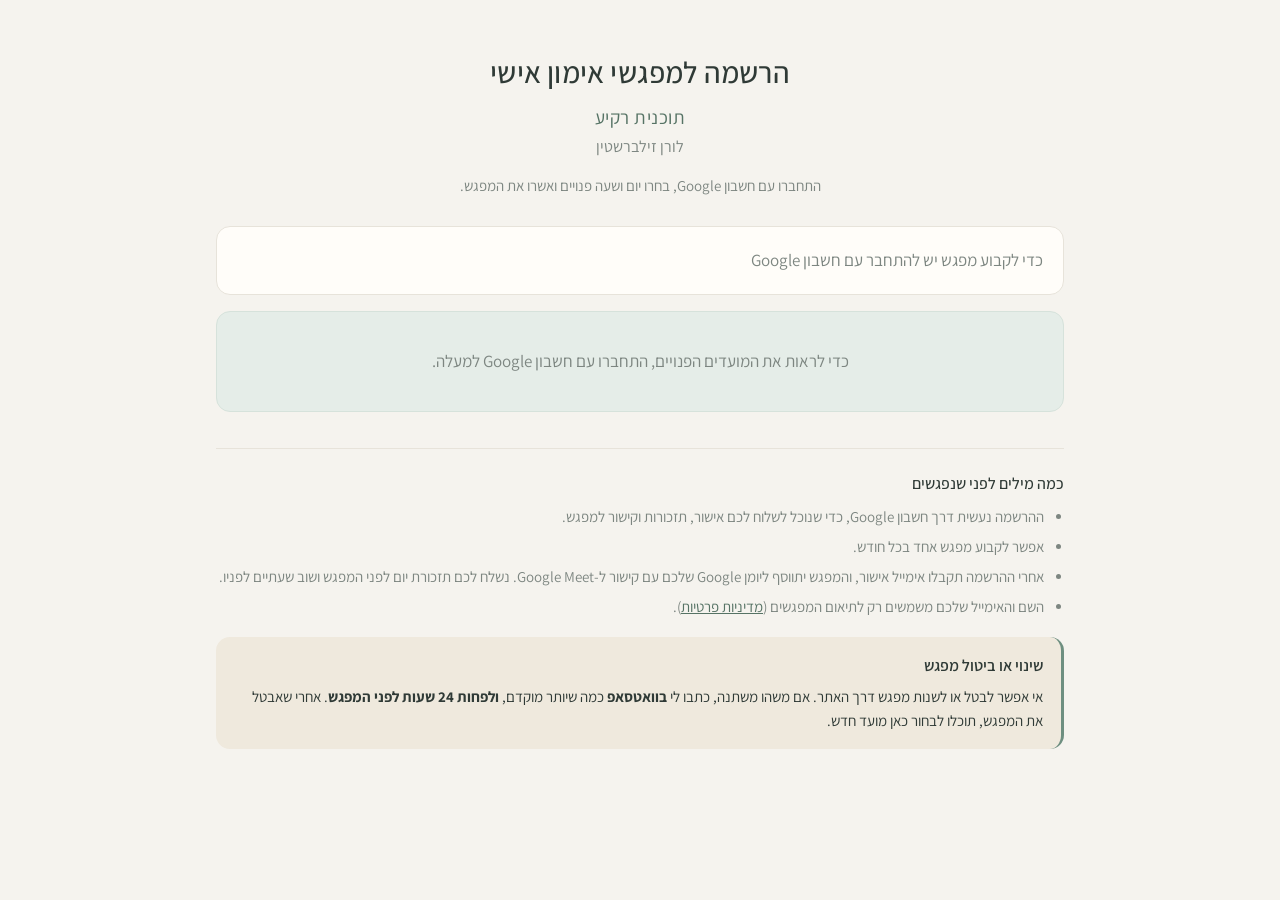
==== index.html @ 1c0f48df "Calendar shows time chips per day; owner can view and cancel meetings from the site; fix month arrow" ====
<!doctype html>
<html lang="he" dir="rtl">
<head>
  <meta charset="utf-8">
  <meta name="viewport" content="width=device-width, initial-scale=1">
  <title>תוכנית רקיע – הרשמה למפגשים</title>
  <link rel="preconnect" href="https://fonts.googleapis.com">
  <link rel="preconnect" href="https://fonts.gstatic.com" crossorigin>
  <link href="https://fonts.googleapis.com/css2?family=Assistant:wght@300;400;500;600&display=swap" rel="stylesheet">
  <link rel="stylesheet" href="style.css">
  <script src="config.js"></script>
  <script src="https://accounts.google.com/gsi/client" async defer></script>
</head>
<body>
  <main class="page">
    <header class="top">
      <h1>הרשמה למפגשי אימון אישי</h1>
      <p class="program">תוכנית רקיע</p>
      <p class="name">לורן זילברשטין</p>
      <p class="sub">התחברו עם חשבון Google, בחרו יום ושעה פנויים ואשרו את המפגש.</p>
    </header>

    <section class="account card" id="account">
      <div id="signedOut">
        <span class="account-text">כדי לקבוע מפגש יש להתחבר עם חשבון Google</span>
        <div id="gsiButton"></div>
      </div>
      <div id="signedIn" hidden>
        <img id="userPic" alt="" referrerpolicy="no-referrer">
        <div class="who">
          <div id="userName"></div>
          <div id="userEmail" class="muted"></div>
        </div>
        <button class="link" id="signOut" type="button">התנתקות</button>
      </div>
    </section>

    <section class="card owner" id="ownerPanel" hidden></section>

    <section class="card notice" id="myBookings" hidden></section>

    <section class="card gate" id="gate">
      <p class="center">כדי לראות את המועדים הפנויים, התחברו עם חשבון Google למעלה.</p>
    </section>

    <section class="card cal" id="calCard" hidden>
      <p class="owner-hint" id="ownerHint" hidden>מצב ניהול · לחצו על יום כדי לפתוח או לסגור בו מועדים</p>
      <div class="cal-head">
        <!-- בעברית: החודש הקודם בצד ימין (חץ ימינה), החודש הבא בצד שמאל (חץ שמאלה) -->
        <button class="nav" id="prevMonth" type="button" aria-label="החודש הקודם">
          <svg viewBox="0 0 24 24" width="20" height="20" aria-hidden="true"><path d="M9 5l7 7-7 7" fill="none" stroke="currentColor" stroke-width="2" stroke-linecap="round" stroke-linejoin="round"/></svg>
        </button>
        <h2 id="monthTitle"></h2>
        <button class="nav" id="nextMonth" type="button" aria-label="החודש הבא">
          <svg viewBox="0 0 24 24" width="20" height="20" aria-hidden="true"><path d="M15 5l-7 7 7 7" fill="none" stroke="currentColor" stroke-width="2" stroke-linecap="round" stroke-linejoin="round"/></svg>
        </button>
      </div>
      <div class="weekdays" aria-hidden="true">
        <span>א׳</span><span>ב׳</span><span>ג׳</span><span>ד׳</span><span>ה׳</span><span>ו׳</span><span>ש׳</span>
      </div>
      <div class="grid" id="grid" role="grid"></div>
      <div class="legend">
        <span><i class="cchip free">18:00</i> מועד פנוי</span>
        <span id="legendBooked" hidden><i class="cchip booked">18:00</i> נקבע מפגש</span>
      </div>
    </section>

    <section class="card slots" id="slots" hidden>
      <p class="muted center">בחרו יום מסומן בלוח כדי לראות את השעות הפנויות.</p>
    </section>

    <section class="terms">
      <h3>כמה מילים לפני שנפגשים</h3>
      <ul>
        <li>ההרשמה נעשית דרך חשבון Google, כדי שנוכל לשלוח לכם אישור, תזכורות וקישור למפגש.</li>
        <li>אפשר לקבוע מפגש אחד בכל חודש.</li>
        <li>אחרי ההרשמה תקבלו אימייל אישור, והמפגש יתווסף ליומן Google שלכם עם קישור ל-Google Meet. נשלח לכם תזכורת יום לפני המפגש ושוב שעתיים לפניו.</li>
        <li>השם והאימייל שלכם משמשים רק לתיאום המפגשים (<a href="privacy.html">מדיניות פרטיות</a>).</li>
      </ul>
      <div class="change-note">
        <h4>שינוי או ביטול מפגש</h4>
        <p>אי אפשר לבטל או לשנות מפגש דרך האתר. אם משהו משתנה, כתבו לי <strong>בוואטסאפ</strong> כמה שיותר מוקדם, <strong>ולפחות 24 שעות לפני המפגש</strong>. אחרי שאבטל את המפגש, תוכלו לבחור כאן מועד חדש.</p>
      </div>
    </section>
  </main>

  <div class="modal" id="modal" hidden>
    <div class="modal-box" role="dialog" aria-modal="true" aria-labelledby="modalTitle">
      <h3 id="modalTitle"></h3>
      <div id="modalBody"></div>
      <div class="modal-actions" id="modalActions"></div>
    </div>
  </div>

  <div class="toast" id="toast" hidden></div>

  <script src="app.js"></script>
</body>
</html>
---- style.css ----
:root {
  --bg: #f5f3ee;
  --surface: #fffdf9;
  --text: #2f3a36;
  --muted: #7d8681;
  --line: #e7e3da;
  --accent: #6e8f80;
  --accent-dark: #567365;
  --accent-soft: #e5ede8;
  --sand: #efe9dd;
  --danger: #a56a5f;
  --radius: 14px;
}

* { box-sizing: border-box; }

html, body { margin: 0; }

body {
  background: var(--bg);
  color: var(--text);
  font-family: "Assistant", system-ui, sans-serif;
  font-size: 17px;
  line-height: 1.6;
  -webkit-font-smoothing: antialiased;
}

.page {
  max-width: 880px;
  margin: 0 auto;
  padding: 48px 16px 64px;
}

.top { text-align: center; margin-bottom: 28px; }
.top h1 {
  font-weight: 500;
  font-size: 30px;
  letter-spacing: 0.2px;
  margin: 0 0 6px;
}
.program { margin: 0; font-size: 19px; color: var(--accent-dark); letter-spacing: .5px; }
.name { margin: 2px 0 14px; color: var(--muted); font-size: 16px; }
.sub { color: var(--muted); margin: 0; font-size: 15px; }

/* owner panel */
.owner h3 { margin: 0 0 4px; font-weight: 600; font-size: 17px; }
.owner .meta { margin: 0 0 12px; font-size: 13px; color: var(--muted); }
.owner ul { list-style: none; margin: 0; padding: 0; }
.owner li { padding: 10px 0; border-top: 1px solid var(--line); font-size: 15px; line-height: 1.5; }
.owner li:first-child { border-top: none; }
.owner .local { color: var(--accent-dark); }
.owner a { color: var(--accent-dark); }
.time .local { display: block; font-size: 12px; color: var(--accent-dark); }
.time:disabled .local { color: inherit; }

.card {
  background: var(--surface);
  border: 1px solid var(--line);
  border-radius: var(--radius);
  padding: 20px;
  margin-bottom: 16px;
}

.muted { color: var(--muted); }
.card[hidden] { display: none; }
.gate { padding: 36px 20px; color: var(--muted); background: var(--accent-soft); border-color: #d6e2db; }
.center { text-align: center; margin: 0; }

/* account */
.account #signedOut {
  display: flex; flex-wrap: wrap; align-items: center; justify-content: space-between; gap: 12px;
}
.account-text { color: var(--muted); }
.account #signedIn { display: flex; align-items: center; gap: 12px; }
.account #signedIn[hidden], .account #signedOut[hidden] { display: none; }
#userPic { width: 40px; height: 40px; border-radius: 50%; background: var(--sand); }
.who { flex: 1; min-width: 0; line-height: 1.3; }
#userEmail { font-size: 14px; overflow: hidden; text-overflow: ellipsis; }

button { font: inherit; color: inherit; cursor: pointer; }
.link {
  background: none; border: none; color: var(--muted); padding: 4px 6px; text-decoration: underline;
  text-underline-offset: 3px;
}
.link:hover { color: var(--text); }

.notice { background: var(--accent-soft); border-color: #d3e0d8; }
.notice h3 { margin: 0 0 6px; font-weight: 600; font-size: 17px; }
.notice ul { margin: 0; padding: 0 18px 0 0; }

/* calendar */
.cal-head {
  display: flex; align-items: center; justify-content: space-between; margin-bottom: 14px;
}
.cal-head h2 { margin: 0; font-weight: 500; font-size: 21px; }
.nav {
  width: 38px; height: 38px; border-radius: 50%;
  border: 1px solid var(--line); background: transparent; font-size: 22px; line-height: 1;
  display: grid; place-items: center; transition: background .15s;
}
.nav:hover:not(:disabled) { background: var(--sand); }
.nav:disabled { opacity: .3; cursor: default; }

.weekdays, .grid {
  display: grid; grid-template-columns: repeat(7, 1fr); gap: 6px;
}
.weekdays span {
  text-align: center; font-size: 14px; color: var(--muted); padding-bottom: 6px;
}

.day {
  position: relative;
  min-height: 104px;
  border-radius: 12px;
  border: 1px solid transparent;
  background: transparent;
  display: flex; flex-direction: column; align-items: stretch; justify-content: flex-start;
  gap: 4px; padding: 7px 6px;
  font-size: 15px;
  color: var(--muted);
  min-width: 0;
}
.day .num { font-size: 15px; padding: 0 3px; line-height: 1.2; }
.day.other { opacity: .5; }
.day.today .num { font-weight: 700; color: var(--accent-dark); }
.day.clickable { color: var(--text); border-color: var(--line); background: var(--surface); cursor: pointer; }
.day.clickable:hover { border-color: var(--accent); }
.day.clickable:focus-visible { outline: 2px solid var(--accent); outline-offset: 1px; }
.day.disabled { cursor: default; }
.cchips { display: flex; flex-direction: column; gap: 3px; min-width: 0; }
.cchip {
  display: block; width: 100%; min-width: 0; text-align: right; font: inherit; font-style: normal;
  font-size: 12.5px; line-height: 1.25; padding: 3px 6px; border-radius: 6px;
  border: none; border-right: 3px solid; white-space: nowrap; overflow: hidden; text-overflow: ellipsis; cursor: pointer;
}
.cchip.free { background: #e3efe7; border-color: #5f9b78; color: #2f6b48; font-weight: 600; }
.cchip.free:hover { background: #d2e7da; }
.cchip.booked { background: #f6edda; border-color: #c9a35c; color: #6f5622; font-weight: 600; }
.cchip.booked b { font-weight: 400; }
.cchip.booked:hover { background: #efe0c0; }
.day .more { font-size: 12px; color: var(--muted); padding: 0 4px; }
.owner-hint {
  margin: -4px 0 14px; padding: 8px 12px; border-radius: 10px; font-size: 14px;
  background: var(--sand); color: #7a6639; text-align: center;
}
.owner .count {
  display: inline-block; min-width: 22px; padding: 0 7px; margin-right: 6px; border-radius: 20px;
  background: var(--accent-soft); color: var(--accent-dark); font-size: 13px; text-align: center; vertical-align: middle;
}
dl.info { display: grid; grid-template-columns: auto 1fr; gap: 6px 14px; margin: 14px 0 0; }
dl.info dt { color: var(--muted); font-size: 14px; }
dl.info dd { margin: 0; }
dl.info a { color: var(--accent-dark); }
.btn.danger { color: var(--danger); border-color: #e3c9c3; }
.btn.danger:hover { background: #f8ecea; }
.owner-hint {
  margin: -4px 0 14px; padding: 8px 12px; border-radius: 10px; font-size: 14px;
  background: var(--sand); color: #7a6639; text-align: center;
}

/* admin: opening / closing slots */
.admin h4 { margin: 0 0 10px; font-size: 15px; font-weight: 600; }
.admin-sec { padding-top: 16px; margin-top: 16px; border-top: 1px solid var(--line); }
.admin .small { font-size: 14px; }
.admin .label { margin: 14px 0 6px; font-size: 14px; color: var(--muted); }
.slot-list { list-style: none; margin: 0 0 8px; padding: 0; }
.slot-list li {
  display: flex; align-items: center; gap: 10px; padding: 8px 0; border-bottom: 1px dashed var(--line);
}
.slot-list .t { font-weight: 600; min-width: 48px; }
.slot-list .tz { flex: 1; font-size: 13px; color: var(--muted); }
.local-inline { color: var(--accent-dark); }
.slot-list .x {
  border: 1px solid var(--line); background: var(--surface); border-radius: 8px; padding: 3px 10px; font-size: 13px; color: var(--danger);
}
.slot-list .x:hover { border-color: var(--danger); }
.booked-by { font-size: 13px; color: #8a6d2e; background: var(--sand); padding: 2px 10px; border-radius: 20px; border: none; cursor: pointer; }
.booked-by:hover { background: #efe0c0; }
.owner li.upcoming { cursor: pointer; border-radius: 8px; padding-left: 8px; padding-right: 8px; margin: 0 -8px; }
.owner li.upcoming:hover { background: var(--accent-soft); }
.seg { display: flex; flex-wrap: wrap; gap: 0; border: 1px solid var(--line); border-radius: 10px; overflow: hidden; width: fit-content; max-width: 100%; }
.seg button { border: none; background: var(--surface); padding: 8px 14px; font-size: 14px; }
.seg button + button { border-right: 1px solid var(--line); }
.seg button[aria-checked="true"] { background: var(--accent); color: #fff; }
.time-add { display: flex; gap: 8px; }
.time-add input, .admin select, .admin input[type="date"] {
  font: inherit; font-size: 16px; padding: 8px 10px; border: 1px solid var(--line); border-radius: 10px; background: #fff; color: var(--text);
}
.admin input[type="date"] { margin-top: 8px; display: block; }
.admin input[type="date"][hidden] { display: none; }
.conv { margin: 6px 0 0; min-height: 1.2em; font-size: 14px; color: var(--accent-dark); }
.chips { display: flex; flex-wrap: wrap; gap: 6px; margin-top: 8px; }
.chip {
  display: inline-flex; align-items: center; gap: 6px; padding: 4px 6px 4px 12px; border-radius: 20px;
  background: var(--accent-soft); border: 1px solid #d6e2db; font-size: 15px; font-weight: 600;
}
.chip small { font-weight: 400; color: var(--accent-dark); font-size: 12px; }
.chip button { border: none; background: none; font-size: 16px; line-height: 1; color: var(--muted); padding: 0 4px; }
.wd { display: flex; gap: 6px; flex-wrap: wrap; }
.wd button {
  width: 40px; height: 40px; border-radius: 50%; border: 1px solid var(--line); background: var(--surface); font-size: 14px;
}
.wd button[aria-pressed="true"] { background: var(--accent); border-color: var(--accent); color: #fff; }
.quick { display: flex; gap: 12px; margin-top: 6px; }
.preview { margin: 16px 0 12px; padding: 12px 14px; background: var(--bg); border-radius: 10px; }
.preview p { margin: 0 0 4px; }
.preview details { margin-top: 6px; font-size: 14px; }
.preview ul { margin: 6px 0 0; padding: 0 18px 0 0; max-height: 220px; overflow: auto; }
.btn.wide { width: 100%; }
.btn:disabled.primary { background: #a9bbb2; border-color: #a9bbb2; }
.day.selected, .day.selected:hover {
  border-color: var(--accent); box-shadow: inset 0 0 0 1px var(--accent); background: var(--accent-soft);
}

.dot {
  display: inline-block; width: 5px; height: 5px; border-radius: 50%; background: var(--accent);
}
.legend {
  margin-top: 14px; font-size: 14px; color: var(--muted);
  display: flex; gap: 16px; justify-content: center;
}
.legend span { display: inline-flex; align-items: center; gap: 6px; }
.legend .cchip { display: inline-block; width: auto; cursor: default; font-size: 11px; }

/* slots */
.slots h3 { margin: 0 0 4px; font-weight: 500; font-size: 18px; }
.slots .meta { color: var(--muted); font-size: 14px; margin: 0 0 14px; }
.times {
  display: grid; grid-template-columns: repeat(auto-fill, minmax(92px, 1fr)); gap: 8px;
}
.time {
  border: 1px solid var(--line); background: var(--surface); border-radius: 10px;
  padding: 10px 0; font-size: 16px; transition: border-color .15s, background .15s;
}
.time:hover:not(:disabled) { border-color: var(--accent); background: var(--accent-soft); }
.time:disabled { color: #b3b8b4; background: #f7f6f2; cursor: default; text-decoration: line-through; }
.slots .hint { margin: 14px 0 0; font-size: 14px; color: var(--muted); }

/* terms */
.terms {
  margin-top: 36px; padding-top: 22px; border-top: 1px solid var(--line);
  font-size: 15px; color: var(--muted);
}
.terms h3 { font-weight: 500; font-size: 16px; color: var(--text); margin: 0 0 8px; }
.terms ul { margin: 0; padding: 0 20px 0 0; }
.terms li { margin-bottom: 6px; }
.terms a { color: var(--accent-dark); }
.change-note {
  margin-top: 18px; padding: 16px 18px; border-radius: var(--radius);
  background: var(--sand); border-right: 3px solid var(--accent);
  color: var(--text);
}
.change-note h4 { margin: 0 0 6px; font-weight: 600; font-size: 16px; }
.change-note p { margin: 0; }
.change-note a { font-weight: 600; }

/* modal */
.modal {
  position: fixed; inset: 0; background: rgba(47, 58, 54, .28);
  display: grid; place-items: center; padding: 16px; z-index: 10;
}
.modal[hidden] { display: none; }
.modal-box {
  background: var(--surface); border-radius: var(--radius); padding: 24px;
  width: 100%; max-width: 400px; box-shadow: 0 10px 40px rgba(47, 58, 54, .15);
}
.modal-box h3 { margin: 0 0 10px; font-weight: 500; font-size: 20px; }
.modal-box p { margin: 0 0 8px; }
.field { display: block; margin: 12px 0 0; font-size: 15px; color: var(--muted); }
.field input {
  display: block; width: 100%; margin-top: 4px; padding: 10px 12px;
  font: inherit; font-size: 16px; color: var(--text);
  background: #fff; border: 1px solid var(--line); border-radius: 10px;
}
.field input:focus { outline: none; border-color: var(--accent); box-shadow: 0 0 0 3px var(--accent-soft); }
.field-error { color: var(--danger); font-size: 14px; margin: 10px 0 0 !important; }
.modal-box .muted { margin-top: 12px; }
.modal-actions { display: flex; gap: 10px; margin-top: 20px; justify-content: flex-start; }

.btn {
  border-radius: 10px; padding: 10px 20px; border: 1px solid var(--line); background: var(--surface);
}
.btn.primary { background: var(--accent); color: #fff; border-color: var(--accent); }
.btn.primary:hover { background: var(--accent-dark); }
.btn:disabled { opacity: .6; cursor: default; }

.toast {
  position: fixed; bottom: 20px; left: 50%; transform: translateX(-50%);
  background: var(--text); color: #fff; padding: 10px 18px; border-radius: 10px;
  font-size: 15px; max-width: calc(100% - 32px); z-index: 20;
}

@media (max-width: 480px) {
  .page { padding-top: 32px; }
  .top h1 { font-size: 26px; }
  .card { padding: 16px; }
  .weekdays, .grid { gap: 3px; }
  .day { min-height: 74px; border-radius: 8px; padding: 4px 2px; gap: 2px; }
  .day .num { font-size: 13px; }
  .cchip { font-size: 10.5px; padding: 2px 3px; border-right-width: 2px; text-align: center; }
  .cchip.booked b { display: none; }
  .card.cal { padding: 12px 8px; }
}
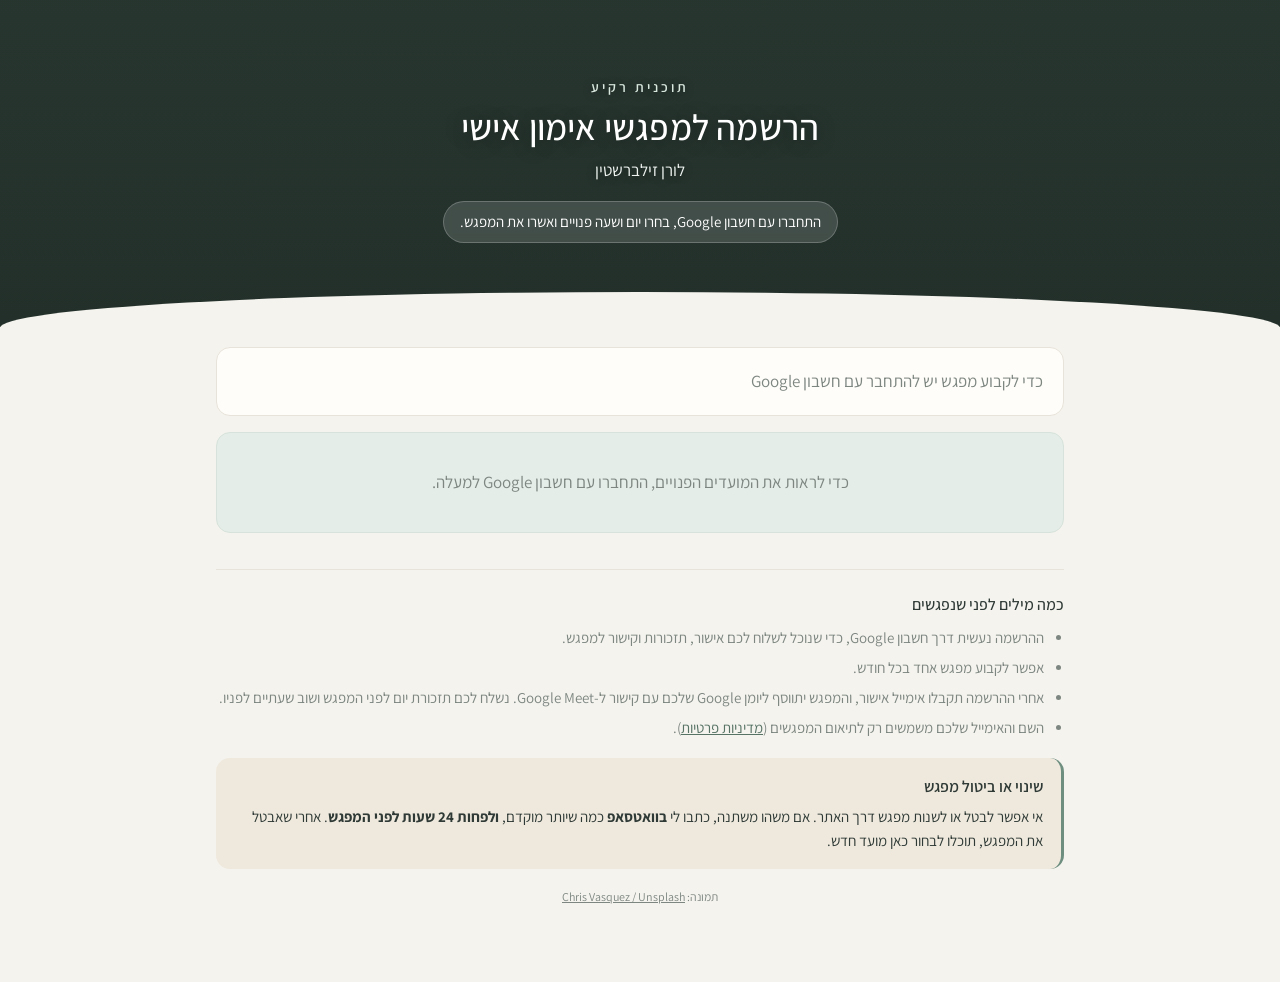
==== commit 412a971a: "Photo header, mobile polish (bottom-sheet dialogs, compact past weeks), owner bulk clear of free slo" ====
--- a/index.html
+++ b/index.html
@@ -12,13 +12,16 @@
   <script src="https://accounts.google.com/gsi/client" async defer></script>
 </head>
 <body>
-  <main class="page">
-    <header class="top">
+  <header class="hero">
+    <div class="hero-inner">
+      <p class="program">תוכנית רקיע</p>
       <h1>הרשמה למפגשי אימון אישי</h1>
-      <p class="program">תוכנית רקיע</p>
       <p class="name">לורן זילברשטין</p>
       <p class="sub">התחברו עם חשבון Google, בחרו יום ושעה פנויים ואשרו את המפגש.</p>
-    </header>
+    </div>
+  </header>
+
+  <main class="page">
 
     <section class="account card" id="account">
       <div id="signedOut">
@@ -69,6 +72,15 @@
       <p class="muted center">בחרו יום מסומן בלוח כדי לראות את השעות הפנויות.</p>
     </section>
 
+    <section class="card owner-tools" id="ownerTools" hidden>
+      <h3>ניקוי מועדים</h3>
+      <p class="meta">מוחק רק מועדים פנויים. מפגשים שכבר נקבעו נשארים כמו שהם.</p>
+      <div class="tools-row">
+        <button type="button" class="btn danger" id="clearMonth">ריקון המועדים של החודש</button>
+        <button type="button" class="btn danger" id="clearAll">ריקון כל המועדים</button>
+      </div>
+    </section>
+
     <section class="terms">
       <h3>כמה מילים לפני שנפגשים</h3>
       <ul>
@@ -82,6 +94,7 @@
         <p>אי אפשר לבטל או לשנות מפגש דרך האתר. אם משהו משתנה, כתבו לי <strong>בוואטסאפ</strong> כמה שיותר מוקדם, <strong>ולפחות 24 שעות לפני המפגש</strong>. אחרי שאבטל את המפגש, תוכלו לבחור כאן מועד חדש.</p>
       </div>
     </section>
+    <p class="photo-credit">תמונה: <a href="https://unsplash.com/photos/ib4VRerGeDA" target="_blank" rel="noopener">Chris Vasquez / Unsplash</a></p>
   </main>
 
   <div class="modal" id="modal" hidden>
--- a/style.css
+++ b/style.css
@@ -13,6 +13,7 @@
 }
 
 * { box-sizing: border-box; }
+[hidden] { display: none !important; }
 
 html, body { margin: 0; }
 
@@ -28,19 +29,45 @@
 .page {
   max-width: 880px;
   margin: 0 auto;
-  padding: 48px 16px 64px;
-}
-
-.top { text-align: center; margin-bottom: 28px; }
-.top h1 {
-  font-weight: 500;
-  font-size: 30px;
-  letter-spacing: 0.2px;
-  margin: 0 0 6px;
-}
-.program { margin: 0; font-size: 19px; color: var(--accent-dark); letter-spacing: .5px; }
-.name { margin: 2px 0 14px; color: var(--muted); font-size: 16px; }
-.sub { color: var(--muted); margin: 0; font-size: 15px; }
+  padding: 20px 16px 64px;
+}
+
+/* header with photo (Unsplash License · Chris Vasquez) */
+.hero {
+  position: relative;
+  color: #fff;
+  text-align: center;
+  background: #3a4a43 url("https://images.unsplash.com/photo-1654356709115-3f68998bead4?auto=format&fit=crop&w=1800&q=70") center 62% / cover no-repeat;
+  padding: 76px 16px 84px;
+  overflow: hidden;
+}
+.hero::before {
+  /* שכבה כהה ורכה מעל התמונה, כדי שהטקסט הלבן יהיה קריא */
+  content: ""; position: absolute; inset: 0;
+  background: linear-gradient(180deg, rgba(26, 38, 33, .58) 0%, rgba(26, 38, 33, .66) 60%, rgba(26, 38, 33, .74) 100%);
+}
+.hero::after {
+  /* מעבר רך לרקע של הדף */
+  content: ""; position: absolute; left: 0; right: 0; bottom: -1px; height: 36px;
+  background: var(--bg); border-radius: 50% 50% 0 0 / 100% 100% 0 0;
+}
+.hero-inner { position: relative; z-index: 1; max-width: 640px; margin: 0 auto; }
+.hero h1 {
+  margin: 6px 0 8px; font-weight: 500; font-size: 36px; line-height: 1.25; letter-spacing: .2px;
+  text-shadow: 0 2px 18px rgba(0, 0, 0, .35);
+}
+.hero .program {
+  margin: 0; font-size: 14px; font-weight: 600; letter-spacing: 3px; color: #d9e8df;
+  text-shadow: 0 1px 10px rgba(0, 0, 0, .4);
+}
+.hero .name { margin: 0 0 16px; font-size: 17px; color: #eef3f0; text-shadow: 0 1px 10px rgba(0, 0, 0, .4); }
+.hero .sub {
+  display: inline-block; margin: 0; padding: 8px 16px; border-radius: 999px; font-size: 15px;
+  color: #fff; background: rgba(255, 255, 255, .14); border: 1px solid rgba(255, 255, 255, .22);
+  backdrop-filter: blur(4px); -webkit-backdrop-filter: blur(4px);
+}
+.photo-credit { margin-top: 18px; font-size: 12px; color: var(--muted); text-align: center; }
+.photo-credit a { color: inherit; }
 
 /* owner panel */
 .owner h3 { margin: 0 0 4px; font-weight: 600; font-size: 17px; }
@@ -126,7 +153,7 @@
 .day.clickable { color: var(--text); border-color: var(--line); background: var(--surface); cursor: pointer; }
 .day.clickable:hover { border-color: var(--accent); }
 .day.clickable:focus-visible { outline: 2px solid var(--accent); outline-offset: 1px; }
-.day.disabled { cursor: default; }
+.day.disabled { cursor: default; min-height: 52px; }   /* ימים שעברו / בלי מועדים תופסים פחות מקום */
 .cchips { display: flex; flex-direction: column; gap: 3px; min-width: 0; }
 .cchip {
   display: block; width: 100%; min-width: 0; text-align: right; font: inherit; font-style: normal;
@@ -151,7 +178,11 @@
 dl.info dt { color: var(--muted); font-size: 14px; }
 dl.info dd { margin: 0; }
 dl.info a { color: var(--accent-dark); }
+.owner-tools h3 { margin: 0 0 4px; font-weight: 600; font-size: 16px; }
+.owner-tools .meta { margin: 0 0 12px; font-size: 13px; color: var(--muted); }
+.tools-row { display: flex; flex-wrap: wrap; gap: 10px; }
 .btn.danger { color: var(--danger); border-color: #e3c9c3; }
+.btn.danger:disabled { opacity: .45; cursor: default; }
 .btn.danger:hover { background: #f8ecea; }
 .owner-hint {
   margin: -4px 0 14px; padding: 8px 12px; border-radius: 10px; font-size: 14px;
@@ -291,11 +322,22 @@
 }
 
 @media (max-width: 480px) {
-  .page { padding-top: 32px; }
-  .top h1 { font-size: 26px; }
+  .page { padding-top: 12px; }
+  .hero { padding: 52px 18px 62px; background-image: url("https://images.unsplash.com/photo-1654356709115-3f68998bead4?auto=format&fit=crop&w=900&q=70"); }
+  .hero h1 { font-size: 27px; }
+  .hero .name { font-size: 16px; }
+  .hero .sub { font-size: 14px; border-radius: 14px; }
   .card { padding: 16px; }
   .weekdays, .grid { gap: 3px; }
   .day { min-height: 74px; border-radius: 8px; padding: 4px 2px; gap: 2px; }
+  .day.disabled { min-height: 38px; }
+  .account #signedOut { flex-direction: column; text-align: center; }
+  .modal { align-items: end; padding: 0; }
+  .modal-box { max-width: none; border-radius: 18px 18px 0 0; padding: 22px 18px calc(22px + env(safe-area-inset-bottom)); }
+  .modal-actions { flex-direction: column-reverse; }
+  .modal-actions .btn { width: 100%; padding: 13px; }
+  .times { grid-template-columns: repeat(3, 1fr); }
+  .time { padding: 12px 0; }
   .day .num { font-size: 13px; }
   .cchip { font-size: 10.5px; padding: 2px 3px; border-right-width: 2px; text-align: center; }
   .cchip.booked b { display: none; }
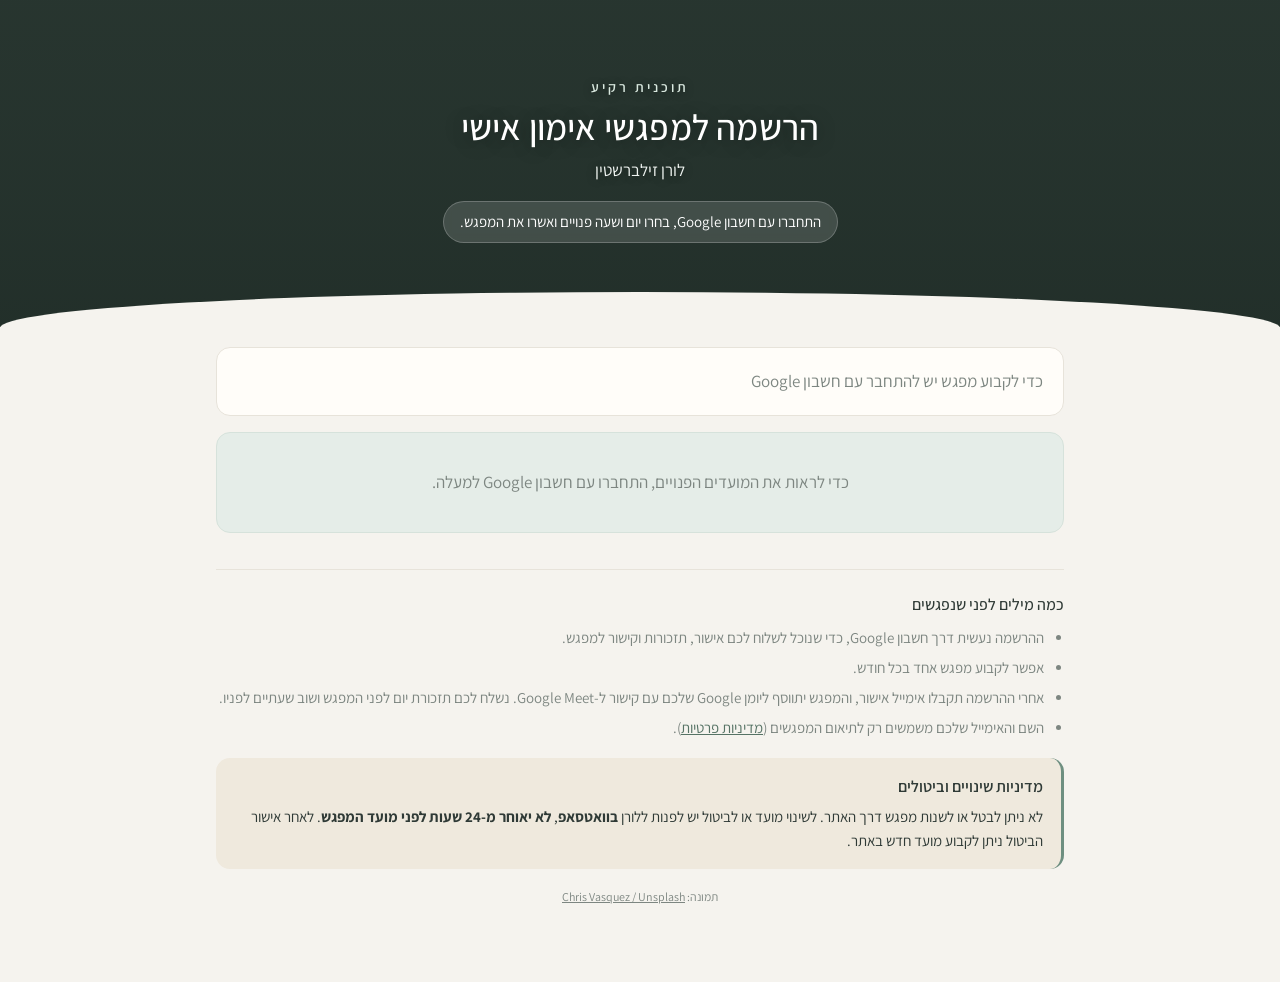
==== commit 29d34f8c: "Professional wording for the changes & cancellations policy (site, emails, calendar) Co-Authored-By:" ====
--- a/index.html
+++ b/index.html
@@ -7,8 +7,8 @@
   <link rel="preconnect" href="https://fonts.googleapis.com">
   <link rel="preconnect" href="https://fonts.gstatic.com" crossorigin>
   <link href="https://fonts.googleapis.com/css2?family=Assistant:wght@300;400;500;600&display=swap" rel="stylesheet">
-  <link rel="stylesheet" href="style.css">
-  <script src="config.js"></script>
+  <link rel="stylesheet" href="style.css?v=202611251824">
+  <script src="config.js?v=202611251824"></script>
   <script src="https://accounts.google.com/gsi/client" async defer></script>
 </head>
 <body>
@@ -47,6 +47,7 @@
     </section>
 
     <section class="card cal" id="calCard" hidden>
+      <p class="syncing" id="syncing" hidden><i></i> מעדכנים את המועדים...</p>
       <p class="owner-hint" id="ownerHint" hidden>מצב ניהול · לחצו על יום כדי לפתוח או לסגור בו מועדים</p>
       <div class="cal-head">
         <!-- בעברית: החודש הקודם בצד ימין (חץ ימינה), החודש הבא בצד שמאל (חץ שמאלה) -->
@@ -72,6 +73,15 @@
       <p class="muted center">בחרו יום מסומן בלוח כדי לראות את השעות הפנויות.</p>
     </section>
 
+    <section class="card owner-tools" id="ownerReport" hidden>
+      <h3>דו"ח חודשי לחברה</h3>
+      <p class="meta">נוצר אוטומטית ב-1 לכל חודש. כאן אפשר להפיק אותו בכל רגע, לכל חודש. נספרים רק מפגשים שכבר התקיימו ולא בוטלו.</p>
+      <div class="tools-row">
+        <input type="month" id="reportMonth" aria-label="חודש לדו&quot;ח">
+        <button type="button" class="btn primary" id="makeReport">הפקת דו"ח</button>
+      </div>
+    </section>
+
     <section class="card owner-tools" id="ownerTools" hidden>
       <h3>ניקוי מועדים</h3>
       <p class="meta">מוחק רק מועדים פנויים. מפגשים שכבר נקבעו נשארים כמו שהם.</p>
@@ -90,8 +100,8 @@
         <li>השם והאימייל שלכם משמשים רק לתיאום המפגשים (<a href="privacy.html">מדיניות פרטיות</a>).</li>
       </ul>
       <div class="change-note">
-        <h4>שינוי או ביטול מפגש</h4>
-        <p>אי אפשר לבטל או לשנות מפגש דרך האתר. אם משהו משתנה, כתבו לי <strong>בוואטסאפ</strong> כמה שיותר מוקדם, <strong>ולפחות 24 שעות לפני המפגש</strong>. אחרי שאבטל את המפגש, תוכלו לבחור כאן מועד חדש.</p>
+        <h4>מדיניות שינויים וביטולים</h4>
+        <p>לא ניתן לבטל או לשנות מפגש דרך האתר. לשינוי מועד או לביטול יש לפנות ללורן <strong>בוואטסאפ</strong>, <strong>לא יאוחר מ-24 שעות לפני מועד המפגש</strong>. לאחר אישור הביטול ניתן לקבוע מועד חדש באתר.</p>
       </div>
     </section>
     <p class="photo-credit">תמונה: <a href="https://unsplash.com/photos/ib4VRerGeDA" target="_blank" rel="noopener">Chris Vasquez / Unsplash</a></p>
@@ -107,6 +117,6 @@
 
   <div class="toast" id="toast" hidden></div>
 
-  <script src="app.js"></script>
+  <script src="app.js?v=202611251824"></script>
 </body>
 </html>
--- a/style.css
+++ b/style.css
@@ -174,13 +174,68 @@
   display: inline-block; min-width: 22px; padding: 0 7px; margin-right: 6px; border-radius: 20px;
   background: var(--accent-soft); color: var(--accent-dark); font-size: 13px; text-align: center; vertical-align: middle;
 }
+.confirm-list { list-style: none; margin: 14px 0 0; padding: 0; }
+.confirm-list li {
+  display: flex; gap: 12px; align-items: flex-start; padding: 10px 0;
+  border-top: 1px solid var(--line); font-size: 15px; line-height: 1.55; color: var(--text);
+}
+.confirm-list li:first-child { border-top: none; }
+.confirm-list .ic { flex: 0 0 22px; text-align: center; font-size: 16px; line-height: 1.5; filter: grayscale(.3); }
+.confirm-list .em { color: var(--accent-dark); font-weight: 600; direction: ltr; unicode-bidi: isolate; }
 dl.info { display: grid; grid-template-columns: auto 1fr; gap: 6px 14px; margin: 14px 0 0; }
 dl.info dt { color: var(--muted); font-size: 14px; }
 dl.info dd { margin: 0; }
 dl.info a { color: var(--accent-dark); }
 .owner-tools h3 { margin: 0 0 4px; font-weight: 600; font-size: 16px; }
 .owner-tools .meta { margin: 0 0 12px; font-size: 13px; color: var(--muted); }
-.tools-row { display: flex; flex-wrap: wrap; gap: 10px; }
+/* daily agenda (owner) */
+.agenda-head { display: flex; align-items: center; gap: 12px; }
+.agenda-title { flex: 1; text-align: center; min-width: 0; }
+.agenda-title h3 { margin: 0; font-size: 18px; font-weight: 600; }
+.agenda-title .meta { margin: 2px 0 0; font-size: 13px; color: var(--muted); }
+.agenda { list-style: none; margin: 14px 0 0; padding: 0; }
+.agenda li {
+  display: flex; align-items: center; gap: 14px; padding: 10px 12px; margin-top: 8px;
+  border: 1px solid var(--line); border-right: 3px solid #c9a35c; border-radius: 10px; background: var(--surface); cursor: pointer;
+}
+.agenda li:hover { background: var(--accent-soft); }
+.ag-time { display: flex; flex-direction: column; min-width: 64px; }
+.ag-time b { font-size: 18px; font-weight: 600; }
+.ag-time small, .ag-who small { font-size: 12.5px; color: var(--muted); }
+.ag-time small { color: var(--accent-dark); }
+.ag-who { flex: 1; display: flex; flex-direction: column; min-width: 0; }
+.ag-who small { overflow: hidden; text-overflow: ellipsis; white-space: nowrap; }
+.ag-who a { color: var(--accent-dark); }
+.owner .ag-meet, .ag-meet {
+  font-size: 13px; font-weight: 600; padding: 5px 14px; border-radius: 999px; background: var(--accent); color: #fff; text-decoration: none;
+}
+.owner .ag-meet:hover { background: var(--accent-dark); }
+.ag-actions { display: flex; gap: 6px; align-items: center; flex-shrink: 0; }
+.owner .ag-wa {
+  display: inline-flex; align-items: center; gap: 5px; font-size: 13px; font-weight: 600;
+  padding: 4px 12px; border-radius: 999px; text-decoration: none;
+  color: #1f7a4d; background: #e6f4ec; border: 1px solid #bfe3cf;
+}
+.owner .ag-wa:hover { background: #d6eee1; }
+@media (max-width: 480px) { .owner .ag-wa span { display: none; } .owner .ag-wa { padding: 6px 9px; } }
+.agenda-empty { text-align: center; margin: 16px 0 4px; }
+.agenda-links { display: flex; flex-wrap: wrap; justify-content: center; gap: 4px 16px; margin-top: 12px; }
+.syncing { margin: -4px 0 10px; font-size: 13px; color: var(--muted); text-align: center; }
+.syncing i {
+  display: inline-block; width: 10px; height: 10px; border-radius: 50%; vertical-align: -1px; margin-left: 4px;
+  border: 2px solid var(--accent-soft); border-top-color: var(--accent); animation: spin .8s linear infinite;
+}
+@keyframes spin { to { transform: rotate(360deg); } }
+
+.tools-row { display: flex; flex-wrap: wrap; gap: 10px; align-items: center; }
+.tools-row input[type="month"] {
+  font: inherit; font-size: 16px; padding: 9px 12px; border: 1px solid var(--line); border-radius: 10px; background: #fff; color: var(--text);
+}
+pre.msg {
+  white-space: pre-wrap; font: inherit; font-size: 14px; line-height: 1.6; margin: 0 0 8px;
+  background: var(--sand); border-right: 3px solid #c9b98f; border-radius: 10px; padding: 12px 14px; max-height: 220px; overflow: auto;
+}
+.modal-box { max-height: 92vh; overflow-y: auto; overflow-x: hidden; }
 .btn.danger { color: var(--danger); border-color: #e3c9c3; }
 .btn.danger:disabled { opacity: .45; cursor: default; }
 .btn.danger:hover { background: #f8ecea; }
@@ -237,6 +292,7 @@
 .preview p { margin: 0 0 4px; }
 .preview details { margin-top: 6px; font-size: 14px; }
 .preview ul { margin: 6px 0 0; padding: 0 18px 0 0; max-height: 220px; overflow: auto; }
+.btn { white-space: nowrap; }
 .btn.wide { width: 100%; }
 .btn:disabled.primary { background: #a9bbb2; border-color: #a9bbb2; }
 .day.selected, .day.selected:hover {
@@ -293,7 +349,7 @@
 .modal[hidden] { display: none; }
 .modal-box {
   background: var(--surface); border-radius: var(--radius); padding: 24px;
-  width: 100%; max-width: 400px; box-shadow: 0 10px 40px rgba(47, 58, 54, .15);
+  width: 100%; max-width: 460px; box-shadow: 0 10px 40px rgba(47, 58, 54, .15);
 }
 .modal-box h3 { margin: 0 0 10px; font-weight: 500; font-size: 20px; }
 .modal-box p { margin: 0 0 8px; }
@@ -306,7 +362,8 @@
 .field input:focus { outline: none; border-color: var(--accent); box-shadow: 0 0 0 3px var(--accent-soft); }
 .field-error { color: var(--danger); font-size: 14px; margin: 10px 0 0 !important; }
 .modal-box .muted { margin-top: 12px; }
-.modal-actions { display: flex; gap: 10px; margin-top: 20px; justify-content: flex-start; }
+.modal-actions { display: flex; flex-wrap: wrap; gap: 10px; margin-top: 20px; justify-content: flex-start; }
+.modal-actions .btn { flex: 1 1 auto; min-width: 0; }
 
 .btn {
   border-radius: 10px; padding: 10px 20px; border: 1px solid var(--line); background: var(--surface);
